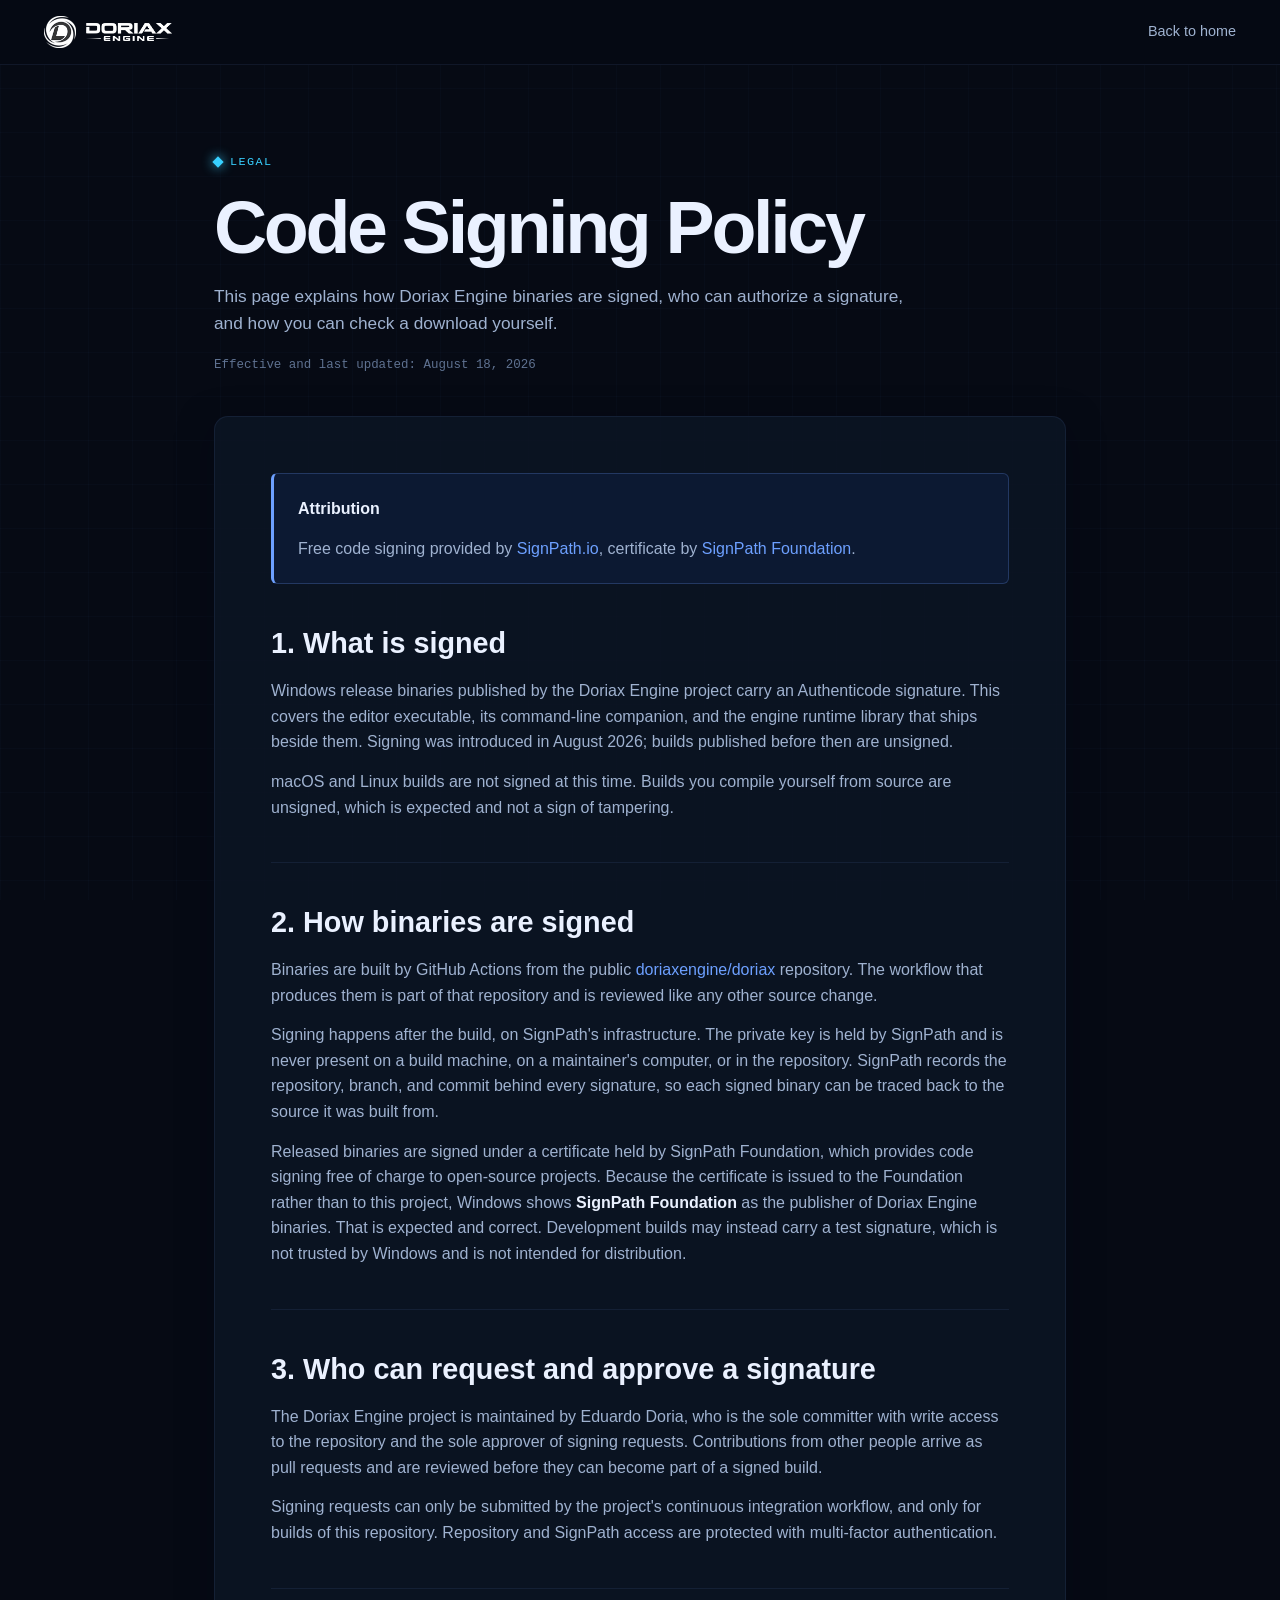
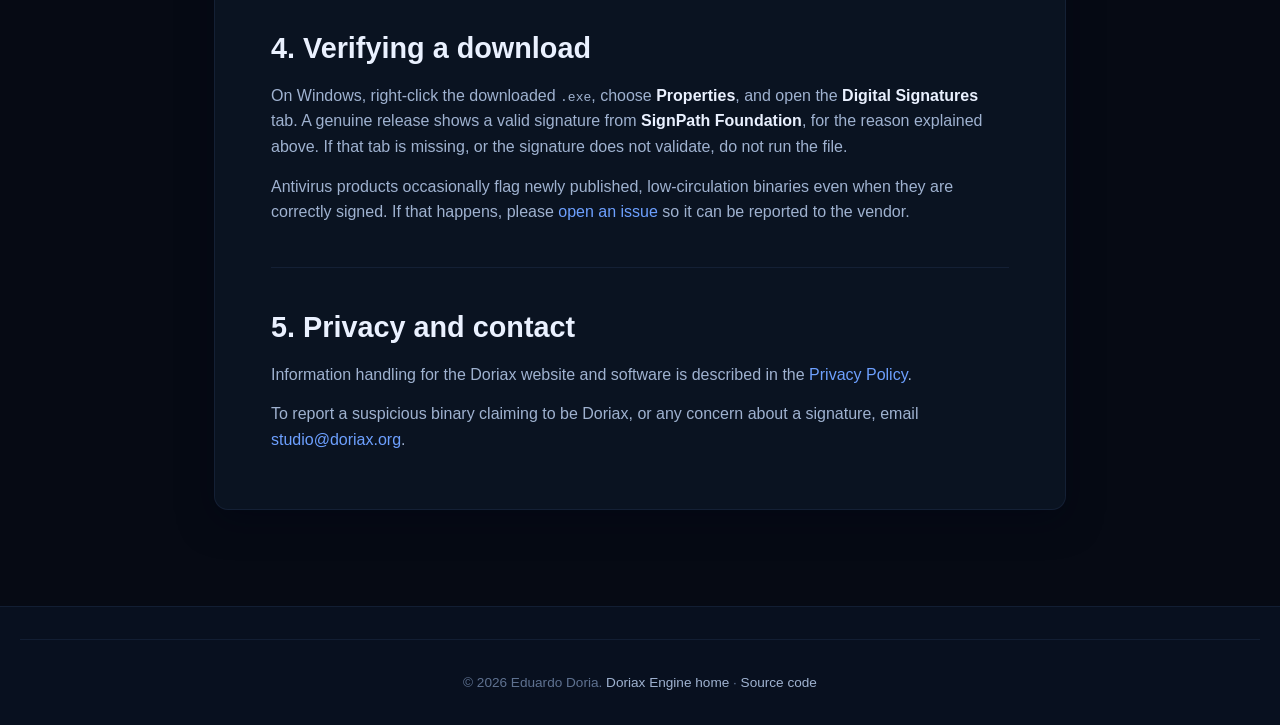
==== code-signing.html @ de26da06 "Added code signing policy page" ====
<!DOCTYPE html>
<html lang="en">
<head>
    <meta charset="UTF-8">
    <meta name="viewport" content="width=device-width, initial-scale=1.0">
    <title>Code Signing Policy — Doriax Engine</title>
    <meta name="description" content="How Doriax Engine release binaries are code-signed, who may authorize a signature, and how to verify a download.">
    <link rel="canonical" href="https://www.doriax.org/code-signing.html">
    <link rel="icon" type="image/png" href="logo/logo_part1.png">
    <link rel="stylesheet" href="css/style.css">
</head>
<body>
    <nav class="navbar legal-navbar" aria-label="Primary navigation">
        <div class="container nav-container">
            <a href="index.html" class="nav-logo" aria-label="Doriax Engine home">
                <img src="logo/logo_part1.png" alt="" class="nav-logo-icon">
                <img src="logo/logo_part2.png" alt="Doriax" class="nav-logo-wordmark">
            </a>
            <a href="index.html" class="legal-back-link">Back to home</a>
        </div>
    </nav>

    <main class="legal-page">
        <div class="container legal-container">
            <header class="legal-header">
                <span class="section-tag">Legal</span>
                <h1>Code Signing Policy</h1>
                <p class="legal-intro">This page explains how Doriax Engine binaries are signed, who can authorize a signature, and how you can check a download yourself.</p>
                <p class="legal-meta">Effective and last updated: August 18, 2026</p>
            </header>

            <article class="legal-content">
                <div class="legal-summary">
                    <p><strong>Attribution</strong></p>
                    <p>Free code signing provided by <a href="https://about.signpath.io" target="_blank" rel="noopener noreferrer">SignPath.io</a>, certificate by <a href="https://signpath.org" target="_blank" rel="noopener noreferrer">SignPath Foundation</a>.</p>
                </div>

                <section aria-labelledby="what-is-signed">
                    <h2 id="what-is-signed">1. What is signed</h2>
                    <p>Windows release binaries published by the Doriax Engine project carry an Authenticode signature. This covers the editor executable, its command-line companion, and the engine runtime library that ships beside them. Signing was introduced in August 2026; builds published before then are unsigned.</p>
                    <p>macOS and Linux builds are not signed at this time. Builds you compile yourself from source are unsigned, which is expected and not a sign of tampering.</p>
                </section>

                <section aria-labelledby="how-signed">
                    <h2 id="how-signed">2. How binaries are signed</h2>
                    <p>Binaries are built by GitHub Actions from the public <a href="https://github.com/doriaxengine/doriax" target="_blank" rel="noopener noreferrer">doriaxengine/doriax</a> repository. The workflow that produces them is part of that repository and is reviewed like any other source change.</p>
                    <p>Signing happens after the build, on SignPath&apos;s infrastructure. The private key is held by SignPath and is never present on a build machine, on a maintainer&apos;s computer, or in the repository. SignPath records the repository, branch, and commit behind every signature, so each signed binary can be traced back to the source it was built from.</p>
                    <p>Released binaries are signed under a certificate held by SignPath Foundation, which provides code signing free of charge to open-source projects. Because the certificate is issued to the Foundation rather than to this project, Windows shows <strong>SignPath Foundation</strong> as the publisher of Doriax Engine binaries. That is expected and correct. Development builds may instead carry a test signature, which is not trusted by Windows and is not intended for distribution.</p>
                </section>

                <section aria-labelledby="roles">
                    <h2 id="roles">3. Who can request and approve a signature</h2>
                    <p>The Doriax Engine project is maintained by Eduardo Doria, who is the sole committer with write access to the repository and the sole approver of signing requests. Contributions from other people arrive as pull requests and are reviewed before they can become part of a signed build.</p>
                    <p>Signing requests can only be submitted by the project&apos;s continuous integration workflow, and only for builds of this repository. Repository and SignPath access are protected with multi-factor authentication.</p>
                </section>

                <section aria-labelledby="verify">
                    <h2 id="verify">4. Verifying a download</h2>
                    <p>On Windows, right-click the downloaded <code>.exe</code>, choose <strong>Properties</strong>, and open the <strong>Digital Signatures</strong> tab. A genuine release shows a valid signature from <strong>SignPath Foundation</strong>, for the reason explained above. If that tab is missing, or the signature does not validate, do not run the file.</p>
                    <p>Antivirus products occasionally flag newly published, low-circulation binaries even when they are correctly signed. If that happens, please <a href="https://github.com/doriaxengine/doriax/issues" target="_blank" rel="noopener noreferrer">open an issue</a> so it can be reported to the vendor.</p>
                </section>

                <section aria-labelledby="privacy-contact">
                    <h2 id="privacy-contact">5. Privacy and contact</h2>
                    <p>Information handling for the Doriax website and software is described in the <a href="privacy.html">Privacy Policy</a>.</p>
                    <p>To report a suspicious binary claiming to be Doriax, or any concern about a signature, email <a href="mailto:studio@doriax.org">studio@doriax.org</a>.</p>
                </section>
            </article>
        </div>
    </main>

    <footer class="footer legal-footer">
        <div class="container footer-bottom">
            <p>&copy; 2026 Eduardo Doria. <a href="index.html">Doriax Engine home</a> &middot; <a href="https://github.com/doriaxengine/doriax" target="_blank" rel="noopener noreferrer">Source code</a></p>
        </div>
    </footer>
</body>
</html>
---- css/style.css ----
/* ==============================
   Doriax Engine Website Styles
   ============================== */

/* --- Reset & Base --- */
*, *::before, *::after {
    margin: 0;
    padding: 0;
    box-sizing: border-box;
}

:root {
    --bg-primary: #060a14;
    --bg-secondary: #08101f;
    --bg-card: #0c1524;
    --bg-card-hover: #101c30;
    --bg-surface: #122340;
    --border-color: rgba(120, 170, 255, 0.09);
    --border-hover: rgba(120, 170, 255, 0.22);

    --text-primary: #eaf1ff;
    --text-secondary: #9fb2d0;
    --text-muted: #5f7291;

    --accent-1: #2f6bff;
    --accent-2: #6da0ff;
    --accent-3: #38d0ff;

    --accent-secondary-1: #ffff00;
    --accent-secondary-2: #aaaa0033;
    /* Shade used for highlighted heading text (easy to tweak/preview) */
    --accent-text: #4b93ff;
    --accent-gradient: linear-gradient(135deg, #2f6bff 0%, #57a5ff 100%);
    --accent-glow: rgba(47, 107, 255, 0.35);

    --donate-color: #ff8a3d;
    --donate-hover: #ffb066;

    --radius-sm: 4px;
    --radius-md: 6px;
    --radius-lg: 10px;
    --radius-xl: 14px;

    --shadow-sm: 0 2px 8px rgba(0, 6, 20, 0.4);
    --shadow-md: 0 10px 34px rgba(0, 6, 20, 0.5);
    --shadow-lg: 0 20px 70px rgba(0, 6, 20, 0.62);

    --transition: 0.25s cubic-bezier(0.22, 1, 0.36, 1);
    --container-max: 1240px;

    --font-sans: 'Roboto', -apple-system, BlinkMacSystemFont, 'Segoe UI', sans-serif;
    --font-mono: 'JetBrains Mono', 'SFMono-Regular', Consolas, monospace;
}

html {
    scroll-behavior: smooth;
    -webkit-font-smoothing: antialiased;
    -moz-osx-font-smoothing: grayscale;
}

body {
    font-family: var(--font-sans);
    background: var(--bg-primary);
    color: var(--text-primary);
    line-height: 1.6;
    overflow-x: hidden;
}

/* Subtle blueprint texture across the whole page */
body::before {
    content: '';
    position: fixed;
    inset: 0;
    pointer-events: none;
    z-index: 0;
    background-image:
        linear-gradient(rgba(120, 170, 255, 0.025) 1px, transparent 1px),
        linear-gradient(90deg, rgba(120, 170, 255, 0.025) 1px, transparent 1px);
    background-size: 44px 44px;
}

.navbar, .hero, .section, .footer { position: relative; z-index: 1; }

img {
    max-width: 100%;
    height: auto;
    display: block;
}

a {
    color: var(--accent-2);
    text-decoration: none;
    transition: color var(--transition);
}

a:hover {
    color: var(--accent-3);
}

/* --- Container --- */
.container {
    max-width: var(--container-max);
    margin: 0 auto;
    padding: 0 24px;
}

/* --- Section --- */
.section {
    padding: 120px 0;
    position: relative;
}

.section-header {
    text-align: center;
    margin-bottom: 64px;
}

.section-tag {
    display: inline-flex;
    align-items: center;
    gap: 8px;
    font-family: var(--font-mono);
    font-size: 0.74rem;
    font-weight: 500;
    letter-spacing: 0.12em;
    text-transform: uppercase;
    color: var(--accent-3);
    background: transparent;
    border: none;
    padding: 0;
    margin-bottom: 18px;
}

.section-tag::before {
    content: '';
    width: 8px;
    height: 8px;
    background: var(--accent-3);
    box-shadow: 0 0 12px var(--accent-3);
    transform: rotate(45deg);
}

.section-title {
    font-size: clamp(2rem, 5vw, 3.2rem);
    font-weight: 900;
    line-height: 1.12;
    letter-spacing: -0.035em;
    margin-bottom: 16px;
}

.section-subtitle {
    font-size: 1.1rem;
    color: var(--text-secondary);
    max-width: 600px;
    margin: 0 auto;
    line-height: 1.7;
}

.text-gradient {
    color: var(--accent-text);
}

/* --- Buttons --- */
.btn {
    display: inline-flex;
    align-items: center;
    gap: 8px;
    font-family: inherit;
    font-weight: 600;
    font-size: 0.95rem;
    padding: 12px 24px;
    border-radius: var(--radius-md);
    border: none;
    cursor: pointer;
    transition: all var(--transition);
    text-decoration: none;
    white-space: nowrap;
}

.btn-lg {
    padding: 16px 32px;
    font-size: 1.05rem;
}

.btn-primary {
    background: var(--accent-gradient);
    color: #fff;
    box-shadow: 0 4px 20px var(--accent-glow), inset 0 1px 0 rgba(255, 255, 255, 0.25);
}

.btn-primary:hover {
    transform: translateY(-2px);
    box-shadow: 0 10px 34px var(--accent-glow), inset 0 1px 0 rgba(255, 255, 255, 0.25);
    color: #fff;
}

.btn-outline {
    background: transparent;
    color: var(--text-primary);
    border: 1px solid var(--border-hover);
}

.btn-outline:hover {
    background: rgba(255, 255, 255, 0.05);
    border-color: rgba(255, 255, 255, 0.2);
    color: var(--text-primary);
    transform: translateY(-2px);
}

.btn-donate {
    background: linear-gradient(135deg, var(--donate-color), var(--donate-hover));
    color: #fff;
    box-shadow: 0 4px 20px rgba(255, 138, 61, 0.3);
}

.btn-donate:hover {
    transform: translateY(-2px);
    box-shadow: 0 8px 32px rgba(255, 138, 61, 0.4);
    color: #fff;
}

.btn-donate-outline {
    background: rgba(255, 138, 61, 0.08);
    color: var(--donate-hover);
    border: 1px solid rgba(255, 138, 61, 0.35);
}

.btn-donate-outline:hover {
    background: rgba(255, 138, 61, 0.14);
    border-color: rgba(255, 138, 61, 0.55);
    color: var(--donate-hover);
    transform: translateY(-2px);
}

/* ==============================
   Navigation
   ============================== */
.navbar {
    position: fixed;
    top: 0;
    left: 0;
    right: 0;
    z-index: 1000;
    padding: 16px 0;
    transition: all var(--transition);
    background: transparent;
}

.navbar.scrolled {
    background: rgba(6, 10, 20, 0.85);
    backdrop-filter: blur(20px);
    -webkit-backdrop-filter: blur(20px);
    border-bottom: 1px solid var(--border-color);
    padding: 10px 0;
}

.nav-container {
    display: flex;
    align-items: center;
    justify-content: space-between;
}

.nav-logo {
    display: flex;
    align-items: center;
    gap: 10px;
    text-decoration: none;
    color: var(--text-primary);
}

.nav-logo-icon {
    width: 32px;
    height: 32px;
    object-fit: contain;
}

.nav-logo-wordmark {
    height: 18px;
    width: auto;
    object-fit: contain;
}

.nav-links {
    display: flex;
    align-items: center;
    gap: 8px;
    list-style: none;
}

.nav-links a {
    color: var(--text-secondary);
    font-size: 0.9rem;
    font-weight: 500;
    padding: 8px 16px;
    border-radius: var(--radius-sm);
    transition: all var(--transition);
}

.nav-links a:hover {
    color: var(--text-primary);
    background: rgba(255, 255, 255, 0.05);
}

.nav-donate-btn {
    background: linear-gradient(135deg, var(--donate-color), var(--donate-hover)) !important;
    color: #fff !important;
    padding: 8px 20px !important;
    border-radius: 100px !important;
    font-weight: 600 !important;
}

.nav-donate-btn:hover {
    box-shadow: 0 4px 16px rgba(255, 138, 61, 0.3);
    color: #fff !important;
    background: linear-gradient(135deg, var(--donate-color), var(--donate-hover)) !important;
}

.nav-icon-link {
    display: flex !important;
    align-items: center;
    justify-content: center;
    width: 36px;
    height: 36px;
    padding: 0 !important;
}

.nav-toggle {
    display: none;
    flex-direction: column;
    gap: 5px;
    background: none;
    border: none;
    cursor: pointer;
    padding: 4px;
}

.nav-toggle span {
    display: block;
    width: 24px;
    height: 2px;
    background: var(--text-primary);
    border-radius: 2px;
    transition: all var(--transition);
}

/* ==============================
   Hero
   ============================== */
.hero {
    min-height: 100vh;
    display: flex;
    align-items: center;
    padding: 120px 0 80px;
    position: relative;
    overflow: hidden;
}

.hero-bg-effects {
    position: absolute;
    inset: 0;
    pointer-events: none;
    overflow: hidden;
}

.hero-glow {
    position: absolute;
    border-radius: 50%;
    filter: blur(120px);
    opacity: 0.4;
}

.hero-glow-1 {
    width: 640px;
    height: 640px;
    background: var(--accent-1);
    top: -220px;
    right: -140px;
    opacity: 0.22;
}

.hero-glow-2 {
    width: 460px;
    height: 460px;
    background: var(--accent-3);
    bottom: -180px;
    left: -120px;
    opacity: 0.12;
}

.hero-grid {
    position: absolute;
    inset: 0;
    background-image: radial-gradient(circle at center, rgba(120, 170, 255, 0.16) 1.2px, transparent 1.2px);
    background-size: 30px 30px;
    mask-image: radial-gradient(ellipse 80% 70% at 70% 30%, black 0%, transparent 75%);
    -webkit-mask-image: radial-gradient(ellipse 80% 70% at 70% 30%, black 0%, transparent 75%);
}

.hero-container {
    display: grid;
    grid-template-columns: 1fr 1.12fr;
    gap: 48px;
    align-items: center;
    position: relative;
    z-index: 1;
}

.hero-badge {
    display: inline-flex;
    align-items: center;
    gap: 9px;
    font-family: var(--font-mono);
    font-size: 0.76rem;
    font-weight: 500;
    letter-spacing: 0.06em;
    text-transform: uppercase;
    color: var(--accent-3);
    background: rgba(56, 208, 255, 0.08);
    border: 1px solid rgba(56, 208, 255, 0.22);
    border-left: 3px solid var(--accent-3);
    padding: 7px 16px;
    border-radius: 0 var(--radius-sm) var(--radius-sm) 0;
    margin-bottom: 26px;
}

.hero-badge-stars {
    display: inline-flex;
    align-items: center;
    gap: 9px;
    font-family: var(--font-mono);
    font-size: 0.76rem;
    font-weight: 500;
    letter-spacing: 0.06em;
    text-transform: uppercase;
    color: var(--accent-secondary-1);
    background: var(--accent-secondary-2);
    border: 1px solid rgba(var(--accent-secondary-1), 0.5);
    border-left: 3px solid var(--accent-secondary-1);
    padding: 7px 16px;
    border-radius: 0 var(--radius-sm) var(--radius-sm) 0;
    margin-bottom: 26px;
}

.hero-title {
    font-size: clamp(2.1rem, 4.4vw, 3.5rem);
    font-weight: 900;
    line-height: 1.08;
    letter-spacing: -0.045em;
    margin-bottom: 24px;
    white-space: nowrap;
}

.hero-gradient {
    color: var(--accent-text);
}

.hero-subtitle {
    font-size: 1.15rem;
    color: var(--text-secondary);
    line-height: 1.8;
    margin-bottom: 40px;
    max-width: 500px;
}

.hero-subtitle strong {
    color: var(--text-primary);
    font-weight: 600;
}

.hero-actions {
    display: flex;
    gap: 16px;
    flex-wrap: wrap;
    margin-bottom: 48px;
}

.hero-platforms {
    display: flex;
    align-items: center;
    gap: 16px;
    flex-wrap: wrap;
}

.hero-platforms-label {
    font-size: 0.85rem;
    color: var(--text-muted);
    font-weight: 500;
}

.hero-platforms-icons {
    display: flex;
    gap: 8px;
}

.platform-tag {
    display: inline-flex;
    align-items: center;
    gap: 6px;
    font-size: 0.8rem;
    color: var(--text-secondary);
    background: rgba(255, 255, 255, 0.04);
    border: 1px solid var(--border-color);
    padding: 5px 12px;
    border-radius: 100px;
}

.hero-visual {
    position: relative;
}

.hero-screenshot-wrapper {
    position: relative;
    border-radius: var(--radius-lg);
    overflow: hidden;
    box-shadow: var(--shadow-lg);
    border: 1px solid var(--border-hover);
}

.hero-screenshot {
    width: 100%;
    display: block;
    border-radius: var(--radius-lg);
}

.hero-screenshot-glow {
    position: absolute;
    inset: -2px;
    border-radius: var(--radius-lg);
    background: var(--accent-gradient);
    opacity: 0.15;
    z-index: -1;
    filter: blur(30px);
}

/* ==============================
   Intro Video
   ============================== */
.video-section {
    background: var(--bg-primary);
}

.video-embed {
    position: relative;
    max-width: 960px;
    margin: 0 auto;
    aspect-ratio: 16 / 9;
    border-radius: var(--radius-xl);
    overflow: hidden;
    border: 1px solid var(--border-hover);
    box-shadow: var(--shadow-lg);
    background: var(--bg-card);
    cursor: pointer;
}

/* Scrim so the play button keeps contrast over any frame */
.video-embed::before {
    content: '';
    position: absolute;
    inset: 0;
    z-index: 1;
    pointer-events: none;
    background: radial-gradient(ellipse at center, rgba(6, 10, 20, 0.28) 0%, rgba(6, 10, 20, 0.1) 55%, rgba(6, 10, 20, 0.45) 100%);
    transition: opacity var(--transition);
}

.video-embed:hover::before {
    opacity: 0.75;
}

.video-poster {
    width: 100%;
    height: 100%;
    object-fit: cover;
    transition: transform 0.5s ease;
}

.video-embed:hover .video-poster {
    transform: scale(1.03);
}

.video-play {
    position: absolute;
    top: 50%;
    left: 50%;
    transform: translate(-50%, -50%);
    z-index: 2;
    width: 84px;
    height: 84px;
    display: flex;
    align-items: center;
    justify-content: center;
    padding-left: 6px; /* optically centers the triangle */
    border: none;
    border-radius: 50%;
    cursor: pointer;
    color: #fff;
    background: var(--accent-gradient);
    box-shadow: 0 10px 40px var(--accent-glow), inset 0 1px 0 rgba(255, 255, 255, 0.25);
    transition: all var(--transition);
}

.video-embed:hover .video-play,
.video-play:focus-visible {
    transform: translate(-50%, -50%) scale(1.08);
    box-shadow: 0 16px 52px var(--accent-glow), inset 0 1px 0 rgba(255, 255, 255, 0.25);
}

/* Once the YouTube player is swapped in, drop the poster treatment */
.video-embed.loaded {
    cursor: default;
}

.video-embed.loaded::before {
    content: none;
}

.video-embed iframe {
    position: absolute;
    inset: 0;
    width: 100%;
    height: 100%;
    border: 0;
}

.video-note {
    text-align: center;
    font-size: 0.9rem;
    color: var(--text-muted);
    margin-top: 24px;
}

/* ==============================
   Features
   ============================== */
.features {
    background: var(--bg-secondary);
}

.features-grid {
    display: grid;
    grid-template-columns: repeat(4, 1fr);
    gap: 20px;
    counter-reset: feature;
}

.feature-card {
    background: var(--bg-card);
    border: 1px solid var(--border-color);
    border-left: 2px solid var(--border-color);
    border-radius: var(--radius-md);
    padding: 32px 26px;
    transition: all var(--transition);
    position: relative;
    overflow: hidden;
    counter-increment: feature;
}

.feature-card::after {
    content: '0' counter(feature);
    position: absolute;
    top: 18px;
    right: 20px;
    font-family: var(--font-mono);
    font-size: 0.78rem;
    color: var(--text-muted);
    opacity: 0.5;
    transition: color var(--transition), opacity var(--transition);
}

.feature-card:hover {
    border-color: var(--border-hover);
    border-left-color: var(--accent-1);
    background: var(--bg-card-hover);
    transform: translateY(-4px);
}

.feature-card:hover::after {
    color: var(--accent-3);
    opacity: 1;
}

.feature-icon {
    width: 52px;
    height: 52px;
    display: flex;
    align-items: center;
    justify-content: center;
    background: rgba(47, 107, 255, 0.1);
    border: 1px solid rgba(47, 107, 255, 0.2);
    border-radius: var(--radius-sm);
    margin-bottom: 20px;
    color: var(--accent-2);
    transition: all var(--transition);
}

.feature-card:hover .feature-icon {
    background: rgba(47, 107, 255, 0.18);
    border-color: var(--accent-1);
    color: var(--accent-3);
}

.feature-card h3 {
    font-size: 1.08rem;
    font-weight: 700;
    margin-bottom: 10px;
    letter-spacing: -0.01em;
}

.feature-card p {
    font-size: 0.9rem;
    color: var(--text-secondary);
    line-height: 1.7;
}

/* ==============================
   Editor Showcase
   ============================== */
.editor-showcase {
    background: var(--bg-primary);
}

.editor-features {
    display: flex;
    flex-direction: column;
    gap: 32px;
}

.editor-feature-tabs {
    display: flex;
    justify-content: center;
    gap: 8px;
    flex-wrap: wrap;
}

.editor-tab {
    display: inline-flex;
    align-items: center;
    gap: 8px;
    font-family: inherit;
    font-size: 0.9rem;
    font-weight: 500;
    color: var(--text-secondary);
    background: rgba(255, 255, 255, 0.03);
    border: 1px solid var(--border-color);
    padding: 12px 24px;
    border-radius: 100px;
    cursor: pointer;
    transition: all var(--transition);
}

.editor-tab:hover {
    color: var(--text-primary);
    background: rgba(255, 255, 255, 0.06);
    border-color: var(--border-hover);
}

.editor-tab.active {
    color: #fff;
    background: var(--accent-gradient);
    border-color: transparent;
    box-shadow: 0 4px 16px var(--accent-glow);
}

.editor-preview {
    position: relative;
    border-radius: var(--radius-xl);
    overflow: hidden;
    border: 1px solid var(--border-color);
    box-shadow: var(--shadow-lg);
    background: var(--bg-card);
    aspect-ratio: 16 / 9.5;
}

.editor-preview-image {
    position: absolute;
    inset: 0;
    opacity: 0;
    transition: opacity 0.5s ease;
}

.editor-preview-image.active {
    opacity: 1;
}

.editor-preview-image img {
    width: 100%;
    height: 100%;
    object-fit: cover;
}

/* ==============================
   Highlights
   ============================== */
.highlights {
    padding: 80px 0;
    background: var(--bg-secondary);
    border-top: 1px solid var(--border-color);
    border-bottom: 1px solid var(--border-color);
}

.highlights-grid {
    display: grid;
    grid-template-columns: repeat(4, 1fr);
    gap: 48px;
}

.highlight-item {
    text-align: center;
}

.highlight-number {
    font-size: clamp(2.5rem, 5vw, 3.5rem);
    font-weight: 800;
    color: var(--accent-text);
    line-height: 1.2;
    margin-bottom: 8px;
}

.highlight-label {
    font-size: 0.95rem;
    color: var(--text-secondary);
    font-weight: 500;
}

/* ==============================
   Gallery
   ============================== */
.gallery {
    background: var(--bg-primary);
}

.gallery-grid {
    display: grid;
    grid-template-columns: repeat(4, 1fr);
    gap: 16px;
}

.gallery-item {
    position: relative;
    border-radius: var(--radius-md);
    overflow: hidden;
    cursor: pointer;
    border: 1px solid var(--border-color);
    transition: all var(--transition);
    aspect-ratio: 16 / 10;
}

.gallery-item:hover {
    border-color: var(--accent-1);
    transform: translateY(-4px);
        box-shadow: 0 12px 40px rgba(47, 107, 255, 0.18);
}

.gallery-item img {
    width: 100%;
    height: 100%;
    object-fit: cover;
    transition: transform 0.5s ease;
}

.gallery-item:hover img {
    transform: scale(1.05);
}

.gallery-overlay {
    position: absolute;
    inset: 0;
    background: linear-gradient(to top, rgba(6, 10, 20, 0.9) 0%, transparent 50%);
    display: flex;
    align-items: flex-end;
    padding: 16px;
    opacity: 0;
    transition: opacity var(--transition);
}

.gallery-item:hover .gallery-overlay {
    opacity: 1;
}

.gallery-overlay span {
    font-size: 0.85rem;
    font-weight: 600;
    color: #fff;
}

/* ==============================
   Lightbox
   ============================== */
.lightbox {
    position: fixed;
    inset: 0;
    z-index: 2000;
    background: rgba(0, 0, 0, 0.92);
    backdrop-filter: blur(10px);
    display: flex;
    align-items: center;
    justify-content: center;
    opacity: 0;
    visibility: hidden;
    transition: all 0.3s ease;
}

.lightbox.active {
    opacity: 1;
    visibility: visible;
}

.lightbox-content {
    max-width: 90vw;
    max-height: 90vh;
}

.lightbox-content img {
    max-width: 90vw;
    max-height: 85vh;
    border-radius: var(--radius-md);
    box-shadow: var(--shadow-lg);
    object-fit: contain;
}

.lightbox-close, .lightbox-prev, .lightbox-next {
    position: absolute;
    background: rgba(255, 255, 255, 0.1);
    border: 1px solid rgba(255, 255, 255, 0.1);
    color: #fff;
    cursor: pointer;
    border-radius: 50%;
    transition: all var(--transition);
    font-family: inherit;
}

.lightbox-close:hover, .lightbox-prev:hover, .lightbox-next:hover {
    background: rgba(255, 255, 255, 0.2);
}

.lightbox-close {
    top: 24px;
    right: 24px;
    width: 48px;
    height: 48px;
    font-size: 1.8rem;
    display: flex;
    align-items: center;
    justify-content: center;
}

.lightbox-prev, .lightbox-next {
    top: 50%;
    transform: translateY(-50%);
    width: 48px;
    height: 48px;
    font-size: 1.6rem;
    display: flex;
    align-items: center;
    justify-content: center;
}

.lightbox-prev { left: 24px; }
.lightbox-next { right: 24px; }

/* ==============================
   Download
   ============================== */
.download {
    background: var(--bg-secondary);
}

.download-cards {
    display: grid;
    grid-template-columns: repeat(3, 1fr);
    gap: 24px;
    margin-bottom: 32px;
}

.download-card {
    background: var(--bg-card);
    border: 1px solid var(--border-color);
    border-radius: var(--radius-lg);
    padding: 40px 32px;
    text-align: center;
    transition: all var(--transition);
}

.download-card:hover {
    border-color: var(--border-hover);
    transform: translateY(-4px);
    box-shadow: var(--shadow-md);
}

.download-icon {
    color: var(--text-primary);
    margin-bottom: 20px;
    display: flex;
    justify-content: center;
}

.download-card h3 {
    font-size: 1.3rem;
    font-weight: 700;
    margin-bottom: 8px;
}

.download-meta {
    font-size: 0.85rem;
    color: var(--text-muted);
    margin-bottom: 24px;
}

.btn-download {
    width: 100%;
    justify-content: center;
}

.download-warning {
    display: flex;
    align-items: flex-start;
    gap: 12px;
    background: rgba(253, 203, 110, 0.08);
    border: 1px solid rgba(253, 203, 110, 0.25);
    border-radius: 12px;
    padding: 16px 24px;
    margin: 0 auto 40px;
    max-width: 680px;
    font-size: 0.9rem;
    color: #fdcb6e;
    line-height: 1.6;
    text-align: left;
}

.download-warning svg {
    flex-shrink: 0;
    margin-top: 3px;
}

.download-warning strong {
    color: #ffeaa7;
}

.download-note {
    text-align: center;
    font-size: 0.9rem;
    color: var(--text-muted);
}

/* ==============================
   Donate
   ============================== */
.donate {
    background: var(--bg-primary);
    position: relative;
    overflow: hidden;
}

.donate-bg {
    position: absolute;
    inset: 0;
    pointer-events: none;
}

.donate-glow {
    position: absolute;
    width: 500px;
    height: 500px;
    background: var(--donate-color);
    border-radius: 50%;
    filter: blur(180px);
    opacity: 0.08;
    top: 50%;
    left: 50%;
    transform: translate(-50%, -50%);
}

.donate-content {
    display: grid;
    grid-template-columns: 1fr 1fr;
    gap: 64px;
    align-items: center;
    position: relative;
    z-index: 1;
}

.donate-text p {
    color: var(--text-secondary);
    line-height: 1.8;
    margin-top: 16px;
}

.donate-text .section-title {
    text-align: left;
}

.donate-text .section-tag {
    margin-bottom: 20px;
}

.donate-actions {
    display: flex;
    flex-direction: column;
    gap: 32px;
    align-items: flex-start;
}

.donate-buttons {
    display: flex;
    gap: 16px;
    flex-wrap: wrap;
}

.donate-alternatives {
    color: var(--text-muted);
    font-size: 0.9rem;
}

.donate-alternatives span {
    display: block;
    margin-bottom: 12px;
}

.donate-links {
    display: flex;
    gap: 16px;
    flex-wrap: wrap;
}

.donate-links a {
    color: var(--text-secondary);
    font-weight: 500;
    padding: 8px 16px;
    background: rgba(255, 255, 255, 0.04);
    border: 1px solid var(--border-color);
    border-radius: var(--radius-sm);
    transition: all var(--transition);
    font-size: 0.85rem;
}

.donate-links a:hover {
    background: rgba(255, 255, 255, 0.08);
    border-color: var(--border-hover);
    color: var(--text-primary);
}

/* ==============================
   Footer
   ============================== */
.footer {
    background: var(--bg-secondary);
    border-top: 1px solid var(--border-color);
    padding: 80px 0 40px;
}

.footer-grid {
    display: grid;
    grid-template-columns: 2fr 1fr 1fr;
    gap: 48px;
    margin-bottom: 48px;
}

.footer-logo {
    margin-bottom: 16px;
}

.footer-logo-img {
    height: 64px;
    width: auto;
    object-fit: contain;
    border-radius: 8px;
}

.footer-brand p {
    color: var(--text-secondary);
    font-size: 0.9rem;
    line-height: 1.7;
    max-width: 320px;
    margin-bottom: 20px;
}

.footer-social {
    display: flex;
    gap: 12px;
}

.footer-social a {
    width: 40px;
    height: 40px;
    display: flex;
    align-items: center;
    justify-content: center;
    background: rgba(255, 255, 255, 0.04);
    border: 1px solid var(--border-color);
    border-radius: var(--radius-sm);
    color: var(--text-secondary);
    transition: all var(--transition);
}

.footer-social a:hover {
    background: rgba(255, 255, 255, 0.08);
    color: var(--text-primary);
    border-color: var(--border-hover);
}

.footer-links h4 {
    font-size: 0.85rem;
    font-weight: 600;
    text-transform: uppercase;
    letter-spacing: 0.08em;
    color: var(--text-muted);
    margin-bottom: 20px;
}

.footer-links ul {
    list-style: none;
}

.footer-links li {
    margin-bottom: 12px;
}

.footer-links a {
    color: var(--text-secondary);
    font-size: 0.9rem;
    transition: color var(--transition);
}

.footer-links a:hover {
    color: var(--text-primary);
}

.footer-bottom {
    border-top: 1px solid var(--border-color);
    padding-top: 32px;
    text-align: center;
}

.footer-bottom p {
    font-size: 0.85rem;
    color: var(--text-muted);
}

.footer-bottom a {
    color: var(--text-secondary);
}

/* ==============================
   Legal pages
   ============================== */
.legal-navbar {
    background: rgba(6, 10, 20, 0.94);
    border-bottom: 1px solid var(--border-color);
    backdrop-filter: blur(20px);
    -webkit-backdrop-filter: blur(20px);
}

.legal-back-link {
    color: var(--text-secondary);
    font-size: 0.9rem;
    font-weight: 500;
}

.legal-back-link:hover {
    color: var(--text-primary);
}

.legal-page {
    position: relative;
    z-index: 1;
    min-height: calc(100vh - 140px);
    padding: 148px 0 96px;
}

.legal-container {
    max-width: 900px;
}

.legal-header {
    margin-bottom: 40px;
}

.legal-header h1 {
    max-width: 760px;
    margin-bottom: 16px;
    font-size: clamp(2.4rem, 7vw, 4.6rem);
    font-weight: 900;
    line-height: 1.05;
    letter-spacing: -0.045em;
}

.legal-intro {
    max-width: 720px;
    color: var(--text-secondary);
    font-size: 1.08rem;
}

.legal-meta {
    margin-top: 18px;
    color: var(--text-muted);
    font-family: var(--font-mono);
    font-size: 0.78rem;
}

.legal-content {
    padding: clamp(24px, 6vw, 56px);
    background: rgba(12, 21, 36, 0.88);
    border: 1px solid var(--border-color);
    border-radius: var(--radius-xl);
    box-shadow: var(--shadow-md);
}

.legal-content section + section {
    margin-top: 42px;
    padding-top: 42px;
    border-top: 1px solid var(--border-color);
}

.legal-content h2 {
    margin-bottom: 16px;
    font-size: clamp(1.35rem, 4vw, 1.8rem);
    line-height: 1.25;
}

.legal-content h3 {
    margin: 24px 0 10px;
    font-size: 1.05rem;
}

.legal-content p,
.legal-content li {
    color: var(--text-secondary);
}

.legal-content p + p {
    margin-top: 14px;
}

.legal-content ul {
    margin: 14px 0 0 22px;
}

.legal-content li + li {
    margin-top: 10px;
}

.legal-content strong {
    color: var(--text-primary);
}

.legal-summary {
    margin-bottom: 42px;
    padding: 22px 24px;
    background: rgba(47, 107, 255, 0.08);
    border: 1px solid rgba(109, 160, 255, 0.24);
    border-left: 3px solid var(--accent-2);
    border-radius: var(--radius-md);
}

.legal-summary p {
    color: var(--text-primary);
}

.legal-summary p + p {
    color: var(--text-secondary);
}

.legal-service-links {
    columns: 2;
    column-gap: 40px;
}

.legal-service-links li {
    break-inside: avoid;
}

.legal-footer {
    padding: 32px 0;
}

/* ==============================
   Animations
   ============================== */
@keyframes fadeInUp {
    from {
        opacity: 0;
        transform: translateY(30px);
    }
    to {
        opacity: 1;
        transform: translateY(0);
    }
}

.fade-in-up {
    opacity: 0;
    transform: translateY(30px);
}

.fade-in-up.visible {
    animation: fadeInUp 0.7s cubic-bezier(0.4, 0, 0.2, 1) forwards;
}

/* ==============================
   Responsive
   ============================== */
@media (max-width: 1024px) {
    .nav-toggle {
        display: flex;
        position: relative;
        z-index: 1002;
    }

    .nav-toggle.active span:nth-child(1) {
        transform: translateY(7px) rotate(45deg);
    }

    .nav-toggle.active span:nth-child(2) {
        opacity: 0;
    }

    .nav-toggle.active span:nth-child(3) {
        transform: translateY(-7px) rotate(-45deg);
    }

    .nav-links {
        position: fixed;
        top: 0;
        left: 0;
        width: 100vw;
        height: 100vh;
        height: 100dvh;
        flex-direction: column;
        justify-content: center;
        align-items: center;
        gap: 16px;
        background: rgba(6, 10, 20, 0.95);
        backdrop-filter: blur(20px);
        -webkit-backdrop-filter: blur(20px);
        opacity: 0;
        visibility: hidden;
        transition: all var(--transition);
        z-index: 1001;
    }

    .nav-links.open {
        opacity: 1;
        visibility: visible;
    }

    .nav-links a {
        font-size: 1.2rem;
        padding: 12px 24px;
    }

    .nav-icon-link {
        width: 48px;
        height: 48px;
    }

    .features-grid {
        grid-template-columns: repeat(2, 1fr);
    }

    .gallery-grid {
        grid-template-columns: repeat(2, 1fr);
    }

    .hero-container {
        grid-template-columns: 1fr;
        gap: 48px;
        text-align: center;
    }

    .hero-subtitle {
        margin: 0 auto 40px;
    }

    .hero-actions {
        justify-content: center;
    }

    .hero-platforms {
        justify-content: center;
    }

    .donate-content {
        grid-template-columns: 1fr;
        gap: 40px;
        text-align: center;
    }

    .donate-text .section-title {
        text-align: center;
    }

    .donate-actions {
        align-items: center;
    }

    .donate-buttons {
        justify-content: center;
    }

    .footer-grid {
        grid-template-columns: 1fr 1fr;
        gap: 32px;
    }
}

@media (max-width: 768px) {
    .section {
        padding: 80px 0;
    }

    .video-play {
        width: 64px;
        height: 64px;
    }

    .video-play svg {
        width: 26px;
        height: 26px;
    }

    .features-grid {
        grid-template-columns: 1fr;
    }

    .highlights-grid {
        grid-template-columns: repeat(2, 1fr);
        gap: 32px;
    }

    .download-cards {
        grid-template-columns: 1fr;
    }

    .gallery-grid {
        grid-template-columns: 1fr;
    }

    .editor-feature-tabs {
        gap: 6px;
    }

    .editor-tab {
        font-size: 0.8rem;
        padding: 8px 16px;
    }

    .editor-preview {
        aspect-ratio: 16 / 11;
    }

    .footer-grid {
        grid-template-columns: 1fr;
        gap: 32px;
    }

    .legal-page {
        padding: 124px 0 72px;
    }

    .legal-service-links {
        columns: 1;
    }

    .hero {
        min-height: auto;
        padding: 120px 0 60px;
    }

    .hero-title {
        font-size: clamp(1.55rem, 7.4vw, 3rem);
    }
}

@media (max-width: 480px) {
    .hero-actions {
        flex-direction: column;
        align-items: stretch;
    }

    .hero-actions .btn {
        justify-content: center;
    }

    .hero-platforms-icons {
        flex-wrap: wrap;
        justify-content: center;
    }

    .donate-links {
        flex-direction: column;
    }

    .editor-tab svg {
        display: none;
    }
}
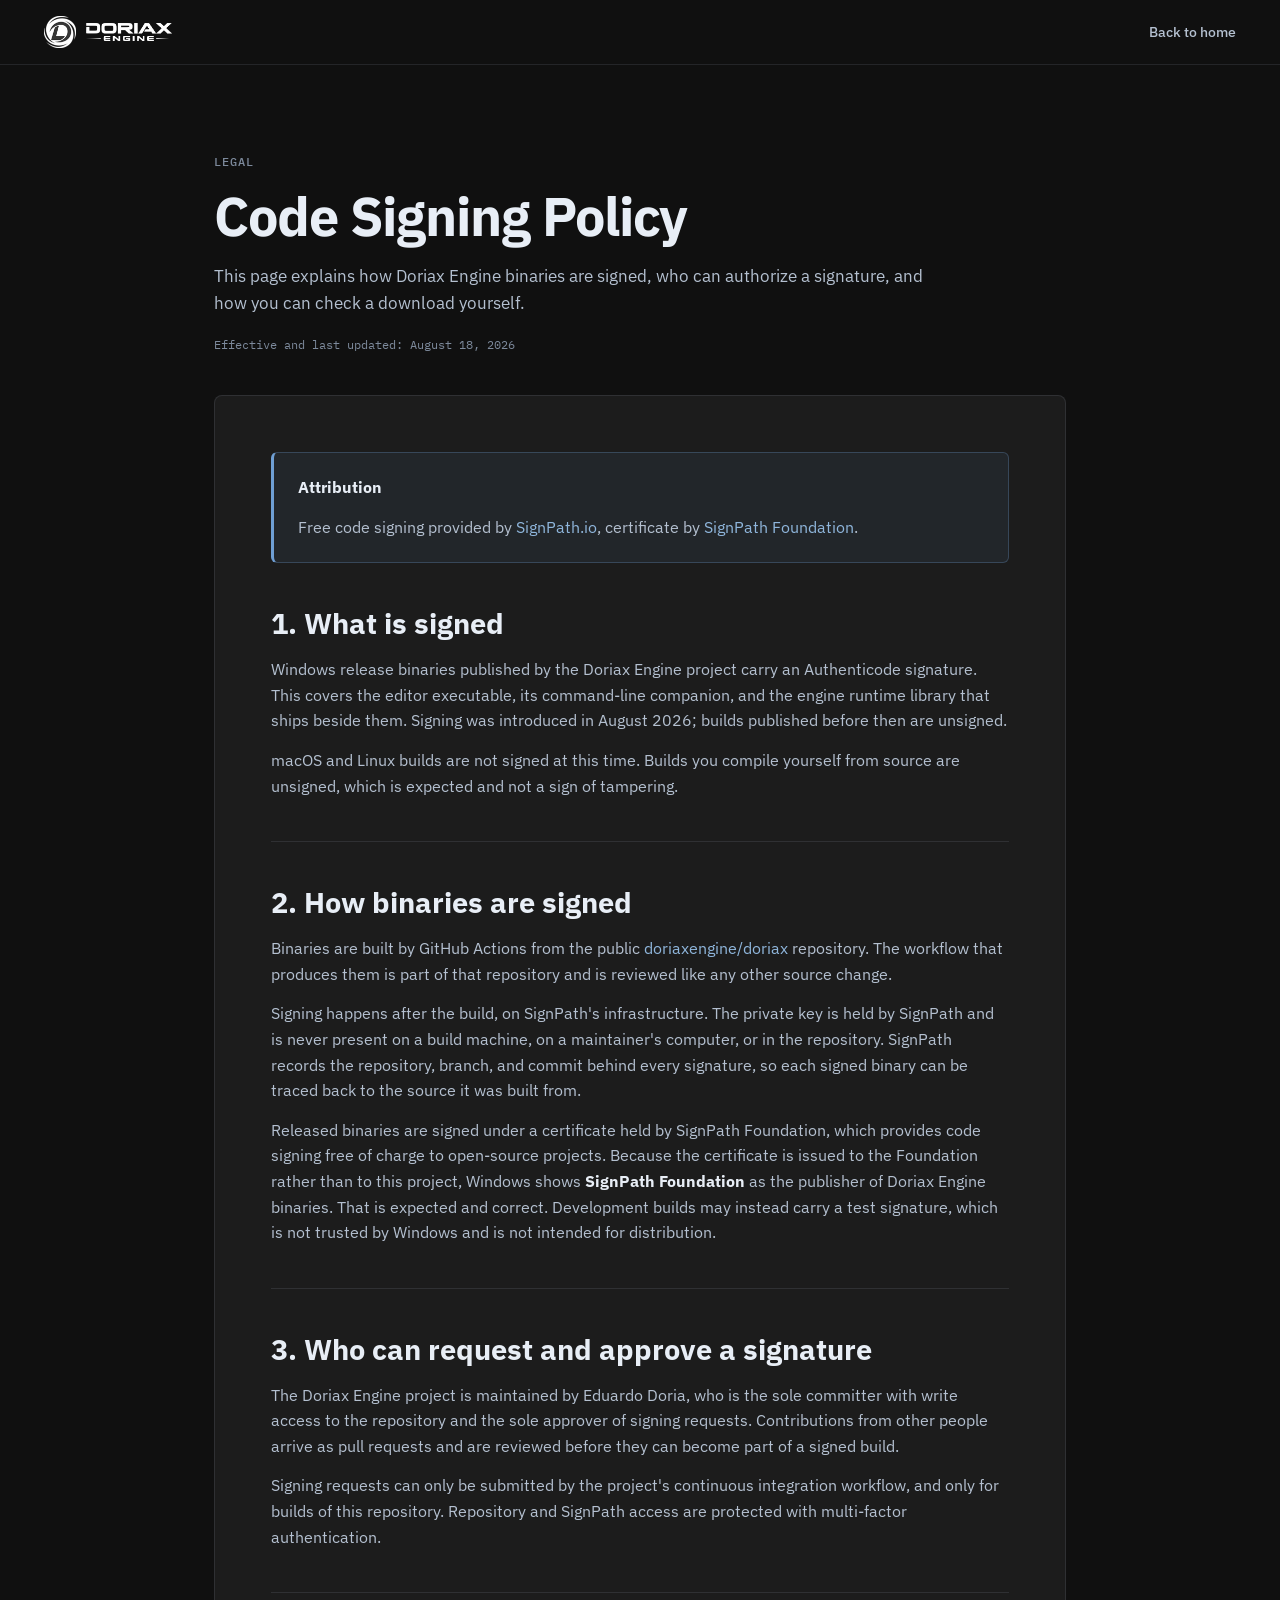
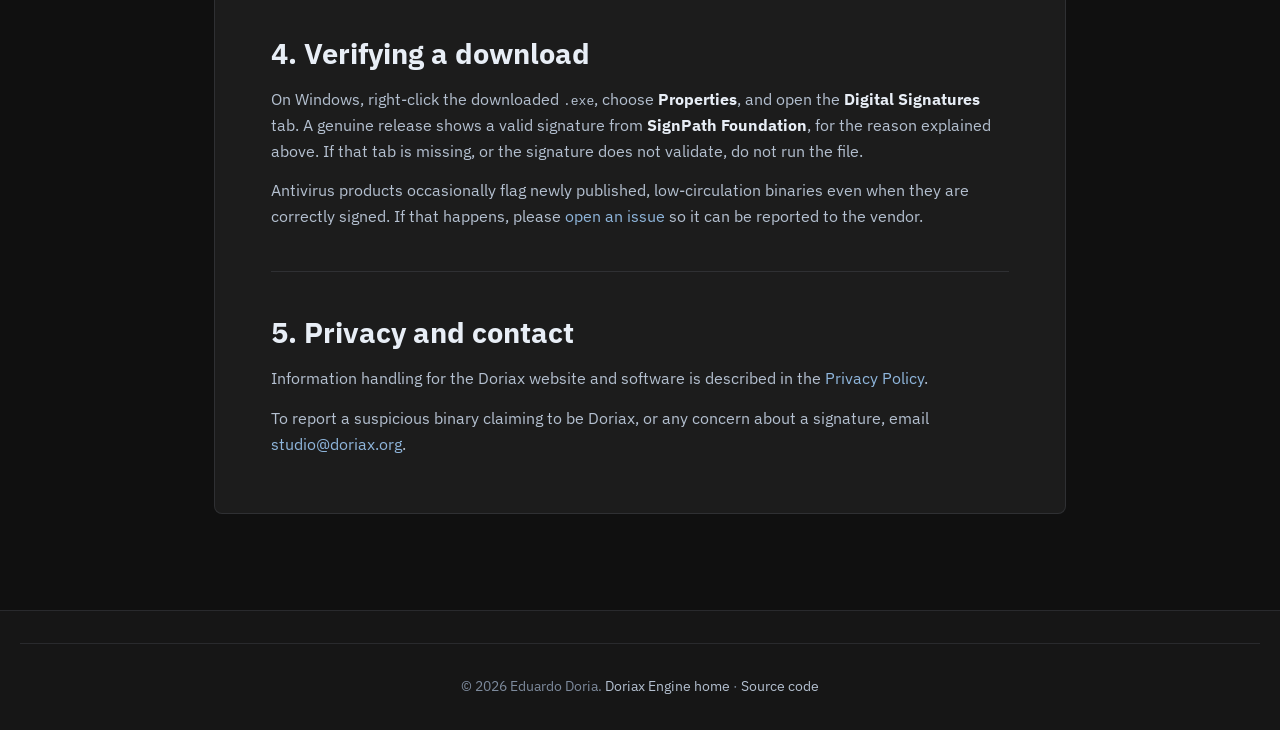
==== commit fc47d054: "Changed colors and style" ====
--- a/code-signing.html
+++ b/code-signing.html
@@ -7,6 +7,9 @@
     <meta name="description" content="How Doriax Engine release binaries are code-signed, who may authorize a signature, and how to verify a download.">
     <link rel="canonical" href="https://www.doriax.org/code-signing.html">
     <link rel="icon" type="image/png" href="logo/logo_part1.png">
+    <link rel="preconnect" href="https://fonts.googleapis.com">
+    <link rel="preconnect" href="https://fonts.gstatic.com" crossorigin>
+    <link href="https://fonts.googleapis.com/css2?family=IBM+Plex+Mono:wght@400;500&family=IBM+Plex+Sans:wght@400;500;600;700&display=swap" rel="stylesheet">
     <link rel="stylesheet" href="css/style.css">
 </head>
 <body>
--- a/css/style.css
+++ b/css/style.css
@@ -10,46 +10,33 @@
 }
 
 :root {
-    --bg-primary: #060a14;
-    --bg-secondary: #08101f;
-    --bg-card: #0c1524;
-    --bg-card-hover: #101c30;
-    --bg-surface: #122340;
-    --border-color: rgba(120, 170, 255, 0.09);
-    --border-hover: rgba(120, 170, 255, 0.22);
-
-    --text-primary: #eaf1ff;
-    --text-secondary: #9fb2d0;
-    --text-muted: #5f7291;
-
-    --accent-1: #2f6bff;
-    --accent-2: #6da0ff;
-    --accent-3: #38d0ff;
-
-    --accent-secondary-1: #ffff00;
-    --accent-secondary-2: #aaaa0033;
-    /* Shade used for highlighted heading text (easy to tweak/preview) */
-    --accent-text: #4b93ff;
-    --accent-gradient: linear-gradient(135deg, #2f6bff 0%, #57a5ff 100%);
-    --accent-glow: rgba(47, 107, 255, 0.35);
-
-    --donate-color: #ff8a3d;
-    --donate-hover: #ffb066;
+    --bg-primary: #101010;
+    --bg-secondary: #161616;
+    --bg-card: #1c1c1c;
+    --border-color: rgba(180, 190, 210, 0.12);
+    --border-hover: rgba(180, 190, 210, 0.24);
+
+    --text-primary: #e8eef6;
+    --text-secondary: #b4c0d0;
+    --text-muted: #7d8a9c;
+
+    --accent-1: #6f9fd4;
+    --accent-2: #8fb6dc;
+    --accent-3: #c5daf0;
+
+    --donate-color: #a84f1f;
+    --donate-hover: #b3591f;
+    --donate-text: #dd8b58;
 
     --radius-sm: 4px;
     --radius-md: 6px;
-    --radius-lg: 10px;
-    --radius-xl: 14px;
-
-    --shadow-sm: 0 2px 8px rgba(0, 6, 20, 0.4);
-    --shadow-md: 0 10px 34px rgba(0, 6, 20, 0.5);
-    --shadow-lg: 0 20px 70px rgba(0, 6, 20, 0.62);
-
-    --transition: 0.25s cubic-bezier(0.22, 1, 0.36, 1);
+    --radius-lg: 8px;
+
+    --transition: 0.15s ease;
     --container-max: 1240px;
 
-    --font-sans: 'Roboto', -apple-system, BlinkMacSystemFont, 'Segoe UI', sans-serif;
-    --font-mono: 'JetBrains Mono', 'SFMono-Regular', Consolas, monospace;
+    --font-sans: 'IBM Plex Sans', 'Segoe UI', sans-serif;
+    --font-mono: 'IBM Plex Mono', 'SFMono-Regular', Consolas, monospace;
 }
 
 html {
@@ -64,19 +51,6 @@
     color: var(--text-primary);
     line-height: 1.6;
     overflow-x: hidden;
-}
-
-/* Subtle blueprint texture across the whole page */
-body::before {
-    content: '';
-    position: fixed;
-    inset: 0;
-    pointer-events: none;
-    z-index: 0;
-    background-image:
-        linear-gradient(rgba(120, 170, 255, 0.025) 1px, transparent 1px),
-        linear-gradient(90deg, rgba(120, 170, 255, 0.025) 1px, transparent 1px);
-    background-size: 44px 44px;
 }
 
 .navbar, .hero, .section, .footer { position: relative; z-index: 1; }
@@ -106,7 +80,7 @@
 
 /* --- Section --- */
 .section {
-    padding: 120px 0;
+    padding: 96px 0;
     position: relative;
 }
 
@@ -116,35 +90,21 @@
 }
 
 .section-tag {
-    display: inline-flex;
-    align-items: center;
-    gap: 8px;
+    display: inline-block;
     font-family: var(--font-mono);
     font-size: 0.74rem;
     font-weight: 500;
-    letter-spacing: 0.12em;
+    letter-spacing: 0.08em;
     text-transform: uppercase;
-    color: var(--accent-3);
-    background: transparent;
-    border: none;
-    padding: 0;
-    margin-bottom: 18px;
-}
-
-.section-tag::before {
-    content: '';
-    width: 8px;
-    height: 8px;
-    background: var(--accent-3);
-    box-shadow: 0 0 12px var(--accent-3);
-    transform: rotate(45deg);
+    color: var(--text-muted);
+    margin-bottom: 14px;
 }
 
 .section-title {
-    font-size: clamp(2rem, 5vw, 3.2rem);
-    font-weight: 900;
-    line-height: 1.12;
-    letter-spacing: -0.035em;
+    font-size: clamp(1.85rem, 4vw, 2.6rem);
+    font-weight: 700;
+    line-height: 1.2;
+    letter-spacing: -0.02em;
     margin-bottom: 16px;
 }
 
@@ -157,7 +117,7 @@
 }
 
 .text-gradient {
-    color: var(--accent-text);
+    color: inherit;
 }
 
 /* --- Buttons --- */
@@ -183,14 +143,12 @@
 }
 
 .btn-primary {
-    background: var(--accent-gradient);
+    background: #3d6fad;
     color: #fff;
-    box-shadow: 0 4px 20px var(--accent-glow), inset 0 1px 0 rgba(255, 255, 255, 0.25);
 }
 
 .btn-primary:hover {
-    transform: translateY(-2px);
-    box-shadow: 0 10px 34px var(--accent-glow), inset 0 1px 0 rgba(255, 255, 255, 0.25);
+    background: #4d82c4;
     color: #fff;
 }
 
@@ -201,35 +159,31 @@
 }
 
 .btn-outline:hover {
-    background: rgba(255, 255, 255, 0.05);
-    border-color: rgba(255, 255, 255, 0.2);
-    color: var(--text-primary);
-    transform: translateY(-2px);
+    background: rgba(255, 255, 255, 0.06);
+    border-color: rgba(255, 255, 255, 0.3);
+    color: var(--text-primary);
 }
 
 .btn-donate {
-    background: linear-gradient(135deg, var(--donate-color), var(--donate-hover));
+    background: var(--donate-color);
     color: #fff;
-    box-shadow: 0 4px 20px rgba(255, 138, 61, 0.3);
 }
 
 .btn-donate:hover {
-    transform: translateY(-2px);
-    box-shadow: 0 8px 32px rgba(255, 138, 61, 0.4);
+    background: var(--donate-hover);
     color: #fff;
 }
 
 .btn-donate-outline {
-    background: rgba(255, 138, 61, 0.08);
-    color: var(--donate-hover);
-    border: 1px solid rgba(255, 138, 61, 0.35);
+    background: transparent;
+    color: var(--donate-text);
+    border: 1px solid var(--donate-text);
 }
 
 .btn-donate-outline:hover {
-    background: rgba(255, 138, 61, 0.14);
-    border-color: rgba(255, 138, 61, 0.55);
-    color: var(--donate-hover);
-    transform: translateY(-2px);
+    background: rgba(221, 139, 88, 0.12);
+    border-color: var(--donate-text);
+    color: var(--donate-text);
 }
 
 /* ==============================
@@ -247,9 +201,7 @@
 }
 
 .navbar.scrolled {
-    background: rgba(6, 10, 20, 0.85);
-    backdrop-filter: blur(20px);
-    -webkit-backdrop-filter: blur(20px);
+    background: var(--bg-primary);
     border-bottom: 1px solid var(--border-color);
     padding: 10px 0;
 }
@@ -302,17 +254,16 @@
 }
 
 .nav-donate-btn {
-    background: linear-gradient(135deg, var(--donate-color), var(--donate-hover)) !important;
+    background: var(--donate-color) !important;
     color: #fff !important;
     padding: 8px 20px !important;
-    border-radius: 100px !important;
+    border-radius: var(--radius-md) !important;
     font-weight: 600 !important;
 }
 
 .nav-donate-btn:hover {
-    box-shadow: 0 4px 16px rgba(255, 138, 61, 0.3);
     color: #fff !important;
-    background: linear-gradient(135deg, var(--donate-color), var(--donate-hover)) !important;
+    background: var(--donate-hover) !important;
 }
 
 .nav-icon-link {
@@ -355,47 +306,6 @@
     overflow: hidden;
 }
 
-.hero-bg-effects {
-    position: absolute;
-    inset: 0;
-    pointer-events: none;
-    overflow: hidden;
-}
-
-.hero-glow {
-    position: absolute;
-    border-radius: 50%;
-    filter: blur(120px);
-    opacity: 0.4;
-}
-
-.hero-glow-1 {
-    width: 640px;
-    height: 640px;
-    background: var(--accent-1);
-    top: -220px;
-    right: -140px;
-    opacity: 0.22;
-}
-
-.hero-glow-2 {
-    width: 460px;
-    height: 460px;
-    background: var(--accent-3);
-    bottom: -180px;
-    left: -120px;
-    opacity: 0.12;
-}
-
-.hero-grid {
-    position: absolute;
-    inset: 0;
-    background-image: radial-gradient(circle at center, rgba(120, 170, 255, 0.16) 1.2px, transparent 1.2px);
-    background-size: 30px 30px;
-    mask-image: radial-gradient(ellipse 80% 70% at 70% 30%, black 0%, transparent 75%);
-    -webkit-mask-image: radial-gradient(ellipse 80% 70% at 70% 30%, black 0%, transparent 75%);
-}
-
 .hero-container {
     display: grid;
     grid-template-columns: 1fr 1.12fr;
@@ -406,52 +316,27 @@
 }
 
 .hero-badge {
-    display: inline-flex;
-    align-items: center;
-    gap: 9px;
+    display: inline-block;
     font-family: var(--font-mono);
     font-size: 0.76rem;
     font-weight: 500;
     letter-spacing: 0.06em;
     text-transform: uppercase;
-    color: var(--accent-3);
-    background: rgba(56, 208, 255, 0.08);
-    border: 1px solid rgba(56, 208, 255, 0.22);
-    border-left: 3px solid var(--accent-3);
-    padding: 7px 16px;
-    border-radius: 0 var(--radius-sm) var(--radius-sm) 0;
-    margin-bottom: 26px;
-}
-
-.hero-badge-stars {
-    display: inline-flex;
-    align-items: center;
-    gap: 9px;
-    font-family: var(--font-mono);
-    font-size: 0.76rem;
-    font-weight: 500;
-    letter-spacing: 0.06em;
-    text-transform: uppercase;
-    color: var(--accent-secondary-1);
-    background: var(--accent-secondary-2);
-    border: 1px solid rgba(var(--accent-secondary-1), 0.5);
-    border-left: 3px solid var(--accent-secondary-1);
-    padding: 7px 16px;
-    border-radius: 0 var(--radius-sm) var(--radius-sm) 0;
-    margin-bottom: 26px;
+    color: var(--text-muted);
+    margin-bottom: 20px;
 }
 
 .hero-title {
     font-size: clamp(2.1rem, 4.4vw, 3.5rem);
-    font-weight: 900;
-    line-height: 1.08;
-    letter-spacing: -0.045em;
+    font-weight: 700;
+    line-height: 1.12;
+    letter-spacing: -0.02em;
     margin-bottom: 24px;
     white-space: nowrap;
 }
 
 .hero-gradient {
-    color: var(--accent-text);
+    color: inherit;
 }
 
 .hero-subtitle {
@@ -469,9 +354,14 @@
 
 .hero-actions {
     display: flex;
-    gap: 16px;
+    gap: 10px;
     flex-wrap: wrap;
     margin-bottom: 48px;
+}
+
+.hero-actions .btn-lg {
+    padding: 12px 18px;
+    font-size: 0.95rem;
 }
 
 .hero-platforms {
@@ -497,11 +387,11 @@
     align-items: center;
     gap: 6px;
     font-size: 0.8rem;
-    color: var(--text-secondary);
-    background: rgba(255, 255, 255, 0.04);
+    color: var(--text-primary);
+    background: rgba(180, 190, 210, 0.06);
     border: 1px solid var(--border-color);
     padding: 5px 12px;
-    border-radius: 100px;
+    border-radius: var(--radius-sm);
 }
 
 .hero-visual {
@@ -512,24 +402,13 @@
     position: relative;
     border-radius: var(--radius-lg);
     overflow: hidden;
-    box-shadow: var(--shadow-lg);
-    border: 1px solid var(--border-hover);
+    border: 1px solid var(--border-color);
 }
 
 .hero-screenshot {
     width: 100%;
     display: block;
     border-radius: var(--radius-lg);
-}
-
-.hero-screenshot-glow {
-    position: absolute;
-    inset: -2px;
-    border-radius: var(--radius-lg);
-    background: var(--accent-gradient);
-    opacity: 0.15;
-    z-index: -1;
-    filter: blur(30px);
 }
 
 /* ==============================
@@ -544,38 +423,26 @@
     max-width: 960px;
     margin: 0 auto;
     aspect-ratio: 16 / 9;
-    border-radius: var(--radius-xl);
+    border-radius: var(--radius-lg);
     overflow: hidden;
-    border: 1px solid var(--border-hover);
-    box-shadow: var(--shadow-lg);
+    border: 1px solid var(--border-color);
     background: var(--bg-card);
     cursor: pointer;
 }
 
-/* Scrim so the play button keeps contrast over any frame */
 .video-embed::before {
     content: '';
     position: absolute;
     inset: 0;
     z-index: 1;
     pointer-events: none;
-    background: radial-gradient(ellipse at center, rgba(6, 10, 20, 0.28) 0%, rgba(6, 10, 20, 0.1) 55%, rgba(6, 10, 20, 0.45) 100%);
-    transition: opacity var(--transition);
-}
-
-.video-embed:hover::before {
-    opacity: 0.75;
+    background: rgba(16, 16, 16, 0.28);
 }
 
 .video-poster {
     width: 100%;
     height: 100%;
     object-fit: cover;
-    transition: transform 0.5s ease;
-}
-
-.video-embed:hover .video-poster {
-    transform: scale(1.03);
 }
 
 .video-play {
@@ -593,16 +460,14 @@
     border: none;
     border-radius: 50%;
     cursor: pointer;
-    color: #fff;
-    background: var(--accent-gradient);
-    box-shadow: 0 10px 40px var(--accent-glow), inset 0 1px 0 rgba(255, 255, 255, 0.25);
-    transition: all var(--transition);
+    color: var(--bg-primary);
+    background: var(--text-primary);
+    transition: background var(--transition), color var(--transition);
 }
 
 .video-embed:hover .video-play,
 .video-play:focus-visible {
-    transform: translate(-50%, -50%) scale(1.08);
-    box-shadow: 0 16px 52px var(--accent-glow), inset 0 1px 0 rgba(255, 255, 255, 0.25);
+    background: #fff;
 }
 
 /* Once the YouTube player is swapped in, drop the poster treatment */
@@ -638,65 +503,14 @@
 
 .features-grid {
     display: grid;
-    grid-template-columns: repeat(4, 1fr);
-    gap: 20px;
-    counter-reset: feature;
+    grid-template-columns: repeat(3, 1fr);
+    gap: 16px;
 }
 
 .feature-card {
     background: var(--bg-card);
     border: 1px solid var(--border-color);
-    border-left: 2px solid var(--border-color);
-    border-radius: var(--radius-md);
-    padding: 32px 26px;
-    transition: all var(--transition);
-    position: relative;
-    overflow: hidden;
-    counter-increment: feature;
-}
-
-.feature-card::after {
-    content: '0' counter(feature);
-    position: absolute;
-    top: 18px;
-    right: 20px;
-    font-family: var(--font-mono);
-    font-size: 0.78rem;
-    color: var(--text-muted);
-    opacity: 0.5;
-    transition: color var(--transition), opacity var(--transition);
-}
-
-.feature-card:hover {
-    border-color: var(--border-hover);
-    border-left-color: var(--accent-1);
-    background: var(--bg-card-hover);
-    transform: translateY(-4px);
-}
-
-.feature-card:hover::after {
-    color: var(--accent-3);
-    opacity: 1;
-}
-
-.feature-icon {
-    width: 52px;
-    height: 52px;
-    display: flex;
-    align-items: center;
-    justify-content: center;
-    background: rgba(47, 107, 255, 0.1);
-    border: 1px solid rgba(47, 107, 255, 0.2);
-    border-radius: var(--radius-sm);
-    margin-bottom: 20px;
-    color: var(--accent-2);
-    transition: all var(--transition);
-}
-
-.feature-card:hover .feature-icon {
-    background: rgba(47, 107, 255, 0.18);
-    border-color: var(--accent-1);
-    color: var(--accent-3);
+    padding: 28px 24px;
 }
 
 .feature-card h3 {
@@ -743,7 +557,7 @@
     background: rgba(255, 255, 255, 0.03);
     border: 1px solid var(--border-color);
     padding: 12px 24px;
-    border-radius: 100px;
+    border-radius: var(--radius-md);
     cursor: pointer;
     transition: all var(--transition);
 }
@@ -755,18 +569,16 @@
 }
 
 .editor-tab.active {
-    color: #fff;
-    background: var(--accent-gradient);
-    border-color: transparent;
-    box-shadow: 0 4px 16px var(--accent-glow);
+    color: var(--bg-primary);
+    background: var(--text-primary);
+    border-color: var(--text-primary);
 }
 
 .editor-preview {
     position: relative;
-    border-radius: var(--radius-xl);
+    border-radius: var(--radius-lg);
     overflow: hidden;
     border: 1px solid var(--border-color);
-    box-shadow: var(--shadow-lg);
     background: var(--bg-card);
     aspect-ratio: 16 / 9.5;
 }
@@ -809,9 +621,10 @@
 }
 
 .highlight-number {
-    font-size: clamp(2.5rem, 5vw, 3.5rem);
-    font-weight: 800;
-    color: var(--accent-text);
+    font-family: var(--font-mono);
+    font-size: clamp(2rem, 4vw, 2.6rem);
+    font-weight: 500;
+    color: var(--text-primary);
     line-height: 1.2;
     margin-bottom: 8px;
 }
@@ -841,31 +654,23 @@
     overflow: hidden;
     cursor: pointer;
     border: 1px solid var(--border-color);
-    transition: all var(--transition);
     aspect-ratio: 16 / 10;
 }
 
 .gallery-item:hover {
-    border-color: var(--accent-1);
-    transform: translateY(-4px);
-        box-shadow: 0 12px 40px rgba(47, 107, 255, 0.18);
+    border-color: var(--border-hover);
 }
 
 .gallery-item img {
     width: 100%;
     height: 100%;
     object-fit: cover;
-    transition: transform 0.5s ease;
-}
-
-.gallery-item:hover img {
-    transform: scale(1.05);
 }
 
 .gallery-overlay {
     position: absolute;
     inset: 0;
-    background: linear-gradient(to top, rgba(6, 10, 20, 0.9) 0%, transparent 50%);
+    background: linear-gradient(to top, rgba(16, 16, 16, 0.88) 0%, transparent 50%);
     display: flex;
     align-items: flex-end;
     padding: 16px;
@@ -914,7 +719,6 @@
     max-width: 90vw;
     max-height: 85vh;
     border-radius: var(--radius-md);
-    box-shadow: var(--shadow-lg);
     object-fit: contain;
 }
 
@@ -978,17 +782,10 @@
     border-radius: var(--radius-lg);
     padding: 40px 32px;
     text-align: center;
-    transition: all var(--transition);
-}
-
-.download-card:hover {
-    border-color: var(--border-hover);
-    transform: translateY(-4px);
-    box-shadow: var(--shadow-md);
 }
 
 .download-icon {
-    color: var(--text-primary);
+    color: var(--accent-2);
     margin-bottom: 20px;
     display: flex;
     justify-content: center;
@@ -1011,13 +808,25 @@
     justify-content: center;
 }
 
+.download-alt {
+    font-size: 0.8rem;
+    color: var(--text-muted);
+    margin-top: 12px;
+    line-height: 1.5;
+}
+
+.download-alt code {
+    font-size: 0.95em;
+    color: var(--text-secondary);
+}
+
 .download-warning {
     display: flex;
     align-items: flex-start;
     gap: 12px;
     background: rgba(253, 203, 110, 0.08);
     border: 1px solid rgba(253, 203, 110, 0.25);
-    border-radius: 12px;
+    border-radius: var(--radius-md);
     padding: 16px 24px;
     margin: 0 auto 40px;
     max-width: 680px;
@@ -1048,26 +857,6 @@
 .donate {
     background: var(--bg-primary);
     position: relative;
-    overflow: hidden;
-}
-
-.donate-bg {
-    position: absolute;
-    inset: 0;
-    pointer-events: none;
-}
-
-.donate-glow {
-    position: absolute;
-    width: 500px;
-    height: 500px;
-    background: var(--donate-color);
-    border-radius: 50%;
-    filter: blur(180px);
-    opacity: 0.08;
-    top: 50%;
-    left: 50%;
-    transform: translate(-50%, -50%);
 }
 
 .donate-content {
@@ -1163,7 +952,7 @@
     height: 64px;
     width: auto;
     object-fit: contain;
-    border-radius: 8px;
+    border-radius: var(--radius-md);
 }
 
 .footer-brand p {
@@ -1244,10 +1033,8 @@
    Legal pages
    ============================== */
 .legal-navbar {
-    background: rgba(6, 10, 20, 0.94);
+    background: var(--bg-primary);
     border-bottom: 1px solid var(--border-color);
-    backdrop-filter: blur(20px);
-    -webkit-backdrop-filter: blur(20px);
 }
 
 .legal-back-link {
@@ -1278,10 +1065,10 @@
 .legal-header h1 {
     max-width: 760px;
     margin-bottom: 16px;
-    font-size: clamp(2.4rem, 7vw, 4.6rem);
-    font-weight: 900;
-    line-height: 1.05;
-    letter-spacing: -0.045em;
+    font-size: clamp(2.2rem, 6vw, 3.4rem);
+    font-weight: 700;
+    line-height: 1.1;
+    letter-spacing: -0.02em;
 }
 
 .legal-intro {
@@ -1299,10 +1086,9 @@
 
 .legal-content {
     padding: clamp(24px, 6vw, 56px);
-    background: rgba(12, 21, 36, 0.88);
+    background: var(--bg-card);
     border: 1px solid var(--border-color);
-    border-radius: var(--radius-xl);
-    box-shadow: var(--shadow-md);
+    border-radius: var(--radius-lg);
 }
 
 .legal-content section + section {
@@ -1346,9 +1132,9 @@
 .legal-summary {
     margin-bottom: 42px;
     padding: 22px 24px;
-    background: rgba(47, 107, 255, 0.08);
-    border: 1px solid rgba(109, 160, 255, 0.24);
-    border-left: 3px solid var(--accent-2);
+    background: rgba(111, 159, 212, 0.08);
+    border: 1px solid rgba(111, 159, 212, 0.28);
+    border-left: 3px solid var(--accent-1);
     border-radius: var(--radius-md);
 }
 
@@ -1379,7 +1165,7 @@
 @keyframes fadeInUp {
     from {
         opacity: 0;
-        transform: translateY(30px);
+        transform: translateY(10px);
     }
     to {
         opacity: 1;
@@ -1389,11 +1175,25 @@
 
 .fade-in-up {
     opacity: 0;
-    transform: translateY(30px);
+    transform: translateY(10px);
 }
 
 .fade-in-up.visible {
-    animation: fadeInUp 0.7s cubic-bezier(0.4, 0, 0.2, 1) forwards;
+    animation: fadeInUp 0.35s ease-out forwards;
+}
+
+/* Respect a reduced-motion preference: show everything immediately. */
+@media (prefers-reduced-motion: reduce) {
+    html {
+        scroll-behavior: auto;
+    }
+
+    .fade-in-up,
+    .fade-in-up.visible {
+        opacity: 1;
+        transform: none;
+        animation: none;
+    }
 }
 
 /* ==============================
@@ -1429,9 +1229,7 @@
         justify-content: center;
         align-items: center;
         gap: 16px;
-        background: rgba(6, 10, 20, 0.95);
-        backdrop-filter: blur(20px);
-        -webkit-backdrop-filter: blur(20px);
+        background: var(--bg-primary);
         opacity: 0;
         visibility: hidden;
         transition: all var(--transition);
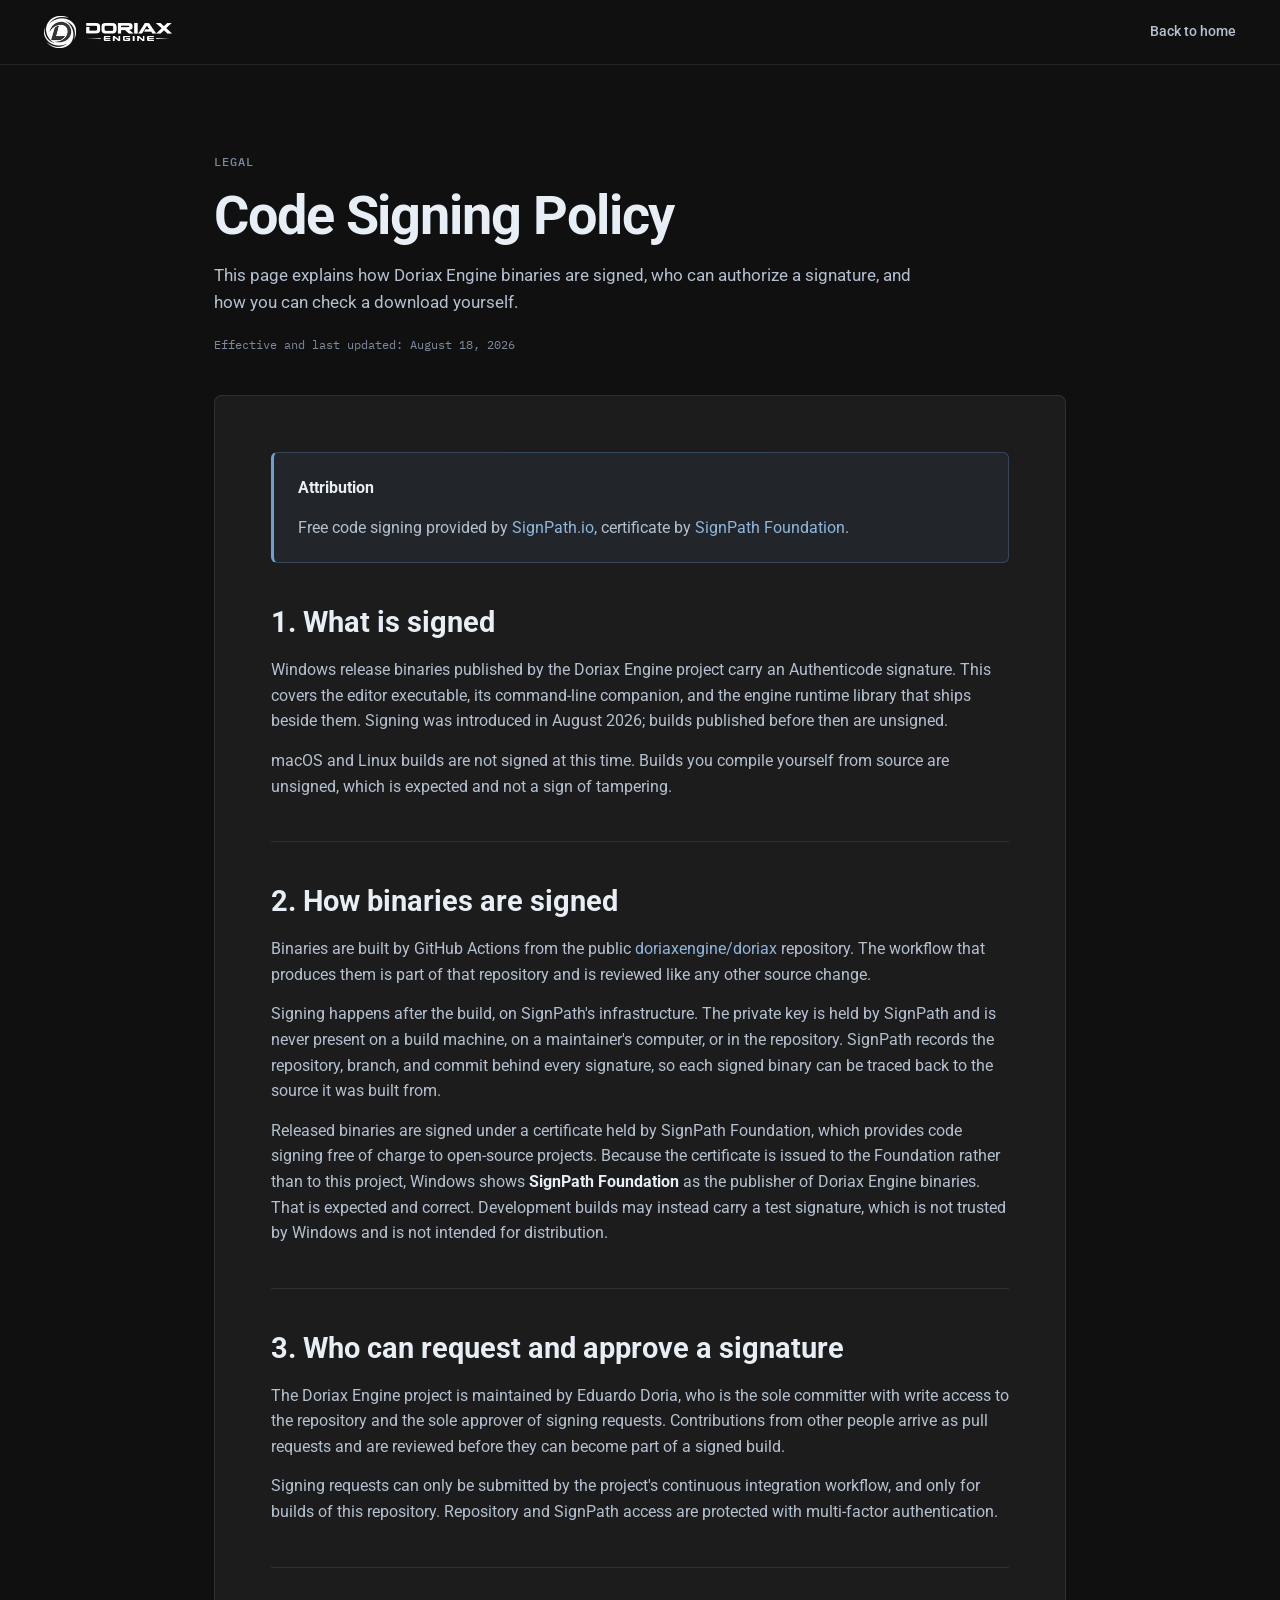
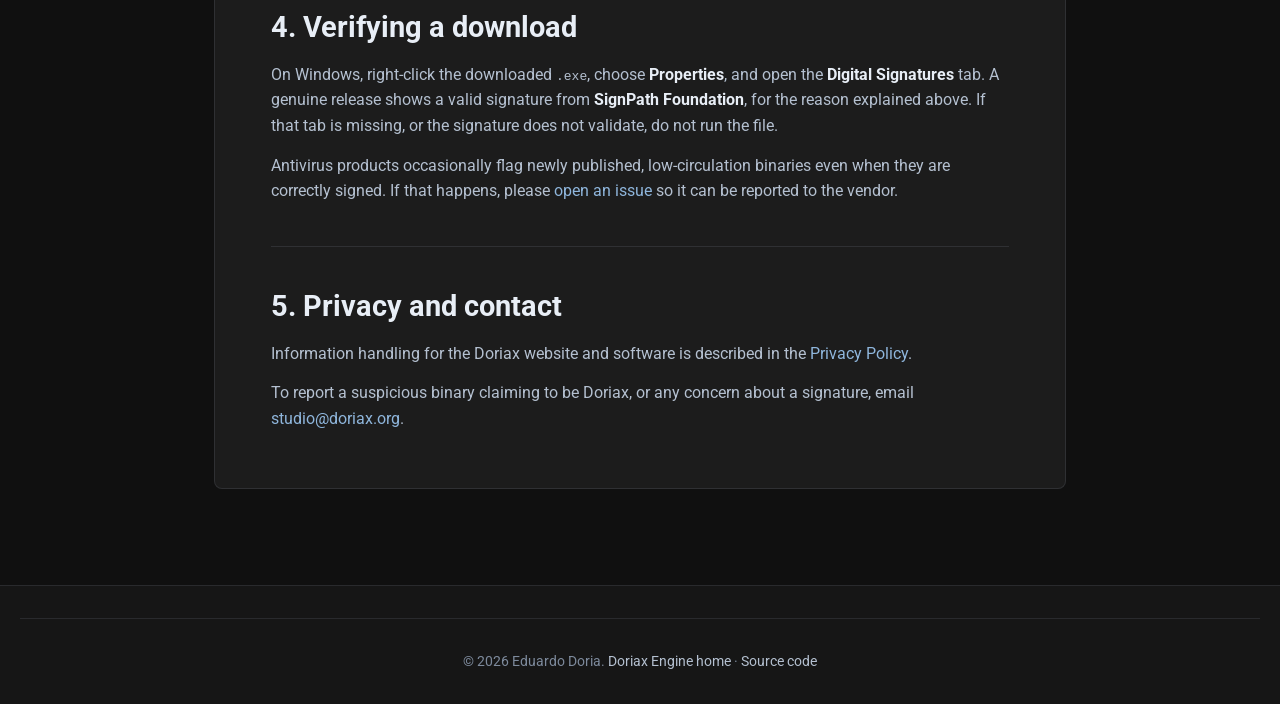
==== commit 39d6ff98: "Using Roboto" ====
--- a/code-signing.html
+++ b/code-signing.html
@@ -9,7 +9,7 @@
     <link rel="icon" type="image/png" href="logo/logo_part1.png">
     <link rel="preconnect" href="https://fonts.googleapis.com">
     <link rel="preconnect" href="https://fonts.gstatic.com" crossorigin>
-    <link href="https://fonts.googleapis.com/css2?family=IBM+Plex+Mono:wght@400;500&family=IBM+Plex+Sans:wght@400;500;600;700&display=swap" rel="stylesheet">
+    <link href="https://fonts.googleapis.com/css2?family=IBM+Plex+Mono:wght@400;500&family=Roboto:wght@400;500;700&display=swap" rel="stylesheet">
     <link rel="stylesheet" href="css/style.css">
 </head>
 <body>
--- a/css/style.css
+++ b/css/style.css
@@ -35,7 +35,7 @@
     --transition: 0.15s ease;
     --container-max: 1240px;
 
-    --font-sans: 'IBM Plex Sans', 'Segoe UI', sans-serif;
+    --font-sans: 'Roboto', 'Segoe UI', sans-serif;
     --font-mono: 'IBM Plex Mono', 'SFMono-Regular', Consolas, monospace;
 }
 
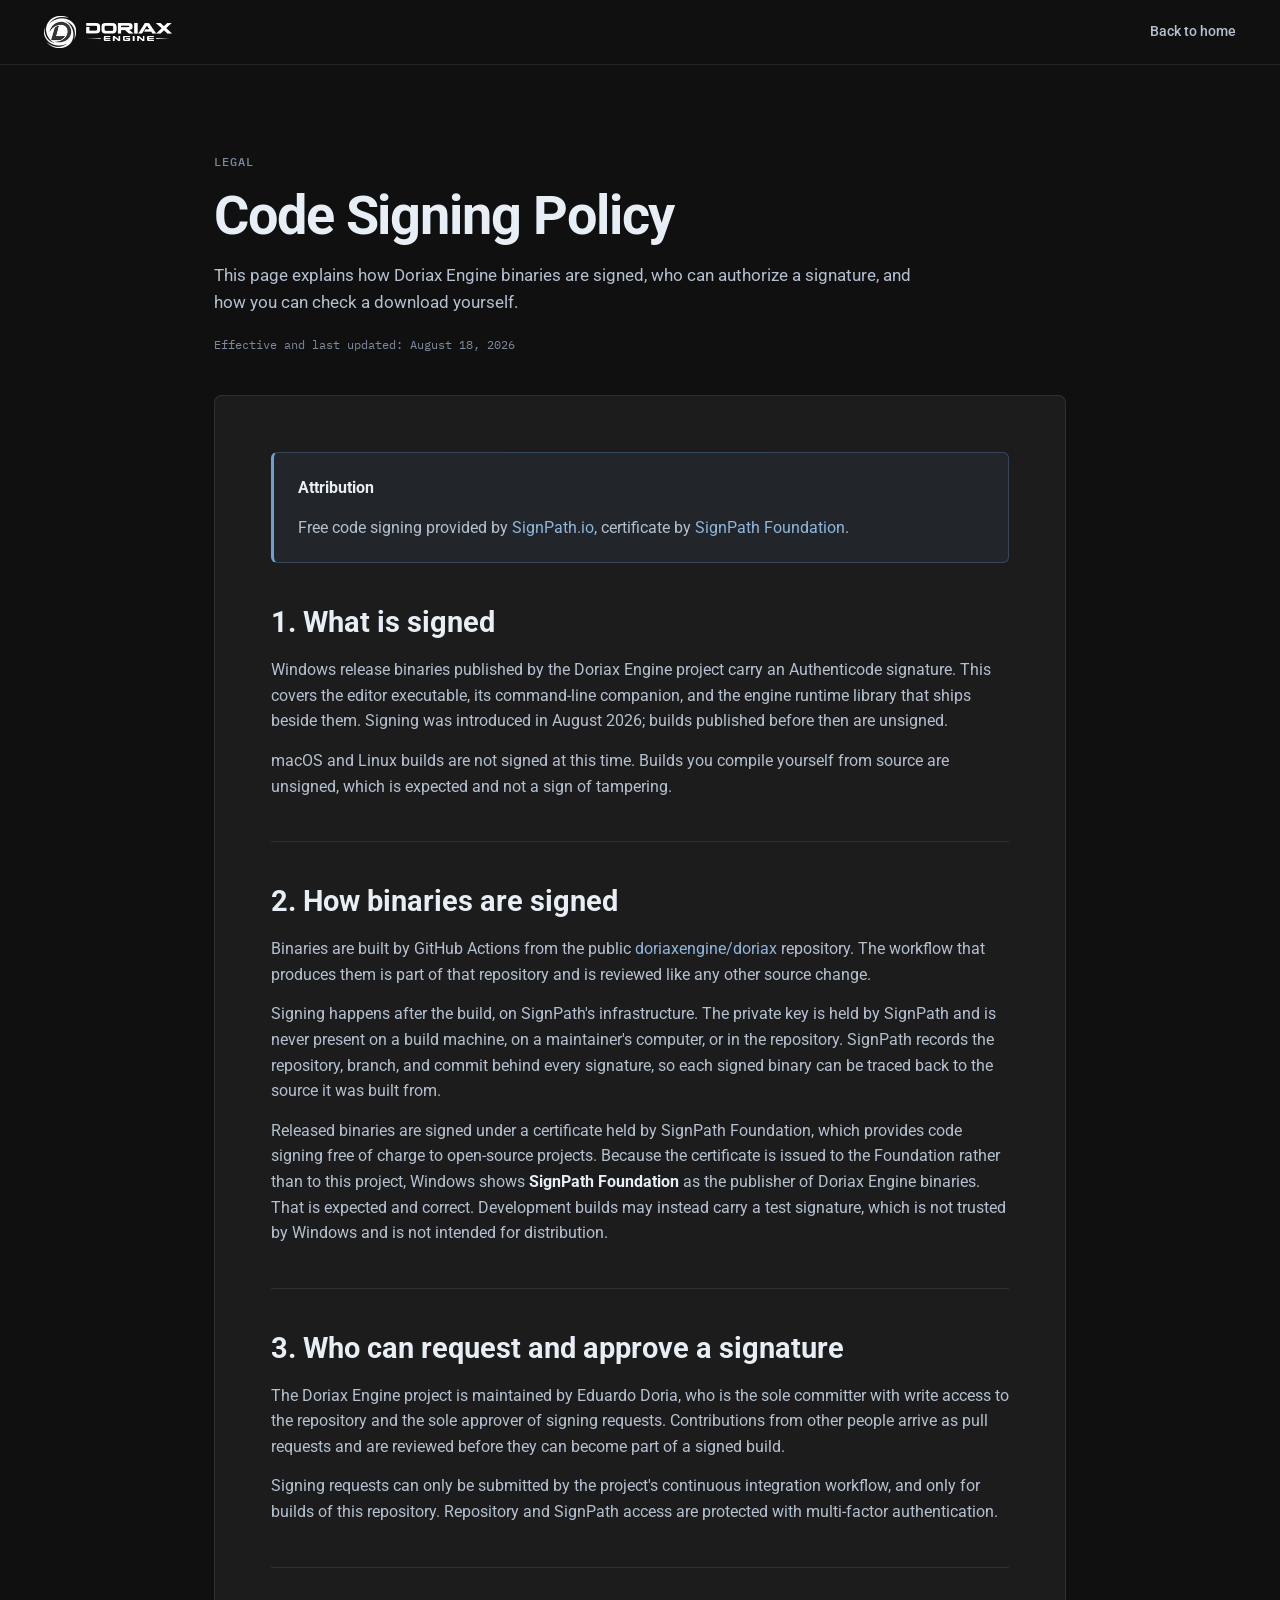
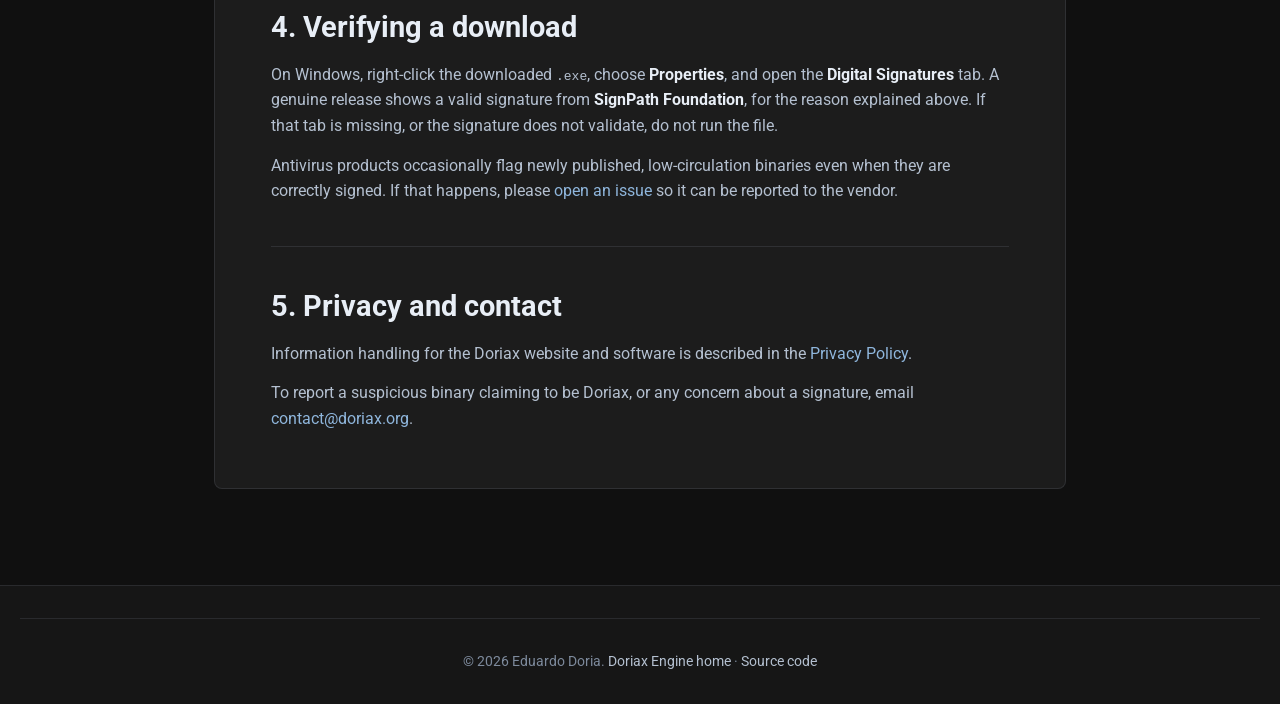
==== commit 93d39ed1: "Updated e-mail" ====
--- a/code-signing.html
+++ b/code-signing.html
@@ -66,7 +66,7 @@
                 <section aria-labelledby="privacy-contact">
                     <h2 id="privacy-contact">5. Privacy and contact</h2>
                     <p>Information handling for the Doriax website and software is described in the <a href="privacy.html">Privacy Policy</a>.</p>
-                    <p>To report a suspicious binary claiming to be Doriax, or any concern about a signature, email <a href="mailto:studio@doriax.org">studio@doriax.org</a>.</p>
+                    <p>To report a suspicious binary claiming to be Doriax, or any concern about a signature, email <a data-email-user="contact" data-email-domain="doriax.org">contact [at] doriax [dot] org</a>.</p>
                 </section>
             </article>
         </div>
@@ -77,5 +77,7 @@
             <p>&copy; 2026 Eduardo Doria. <a href="index.html">Doriax Engine home</a> &middot; <a href="https://github.com/doriaxengine/doriax" target="_blank" rel="noopener noreferrer">Source code</a></p>
         </div>
     </footer>
+
+    <script src="js/email.js"></script>
 </body>
 </html>
--- a/css/style.css
+++ b/css/style.css
@@ -235,7 +235,7 @@
 .nav-links {
     display: flex;
     align-items: center;
-    gap: 8px;
+    gap: 4px;
     list-style: none;
 }
 
@@ -785,7 +785,7 @@
 }
 
 .download-icon {
-    color: var(--accent-2);
+    color: var(--text-primary);
     margin-bottom: 20px;
     display: flex;
     justify-content: center;
@@ -926,6 +926,39 @@
     background: rgba(255, 255, 255, 0.08);
     border-color: var(--border-hover);
     color: var(--text-primary);
+}
+
+/* ==============================
+   Contact & Support
+   ============================== */
+.contact {
+    background: var(--bg-secondary);
+    border-top: 1px solid var(--border-color);
+}
+
+.contact .section-header {
+    margin-bottom: 32px;
+}
+
+.contact-actions {
+    display: flex;
+    flex-direction: column;
+    align-items: center;
+    gap: 20px;
+    text-align: center;
+}
+
+.contact-buttons {
+    display: flex;
+    justify-content: center;
+    gap: 16px;
+    flex-wrap: wrap;
+}
+
+.contact-actions p {
+    color: var(--text-secondary);
+    font-size: 0.95rem;
+    line-height: 1.7;
 }
 
 /* ==============================
